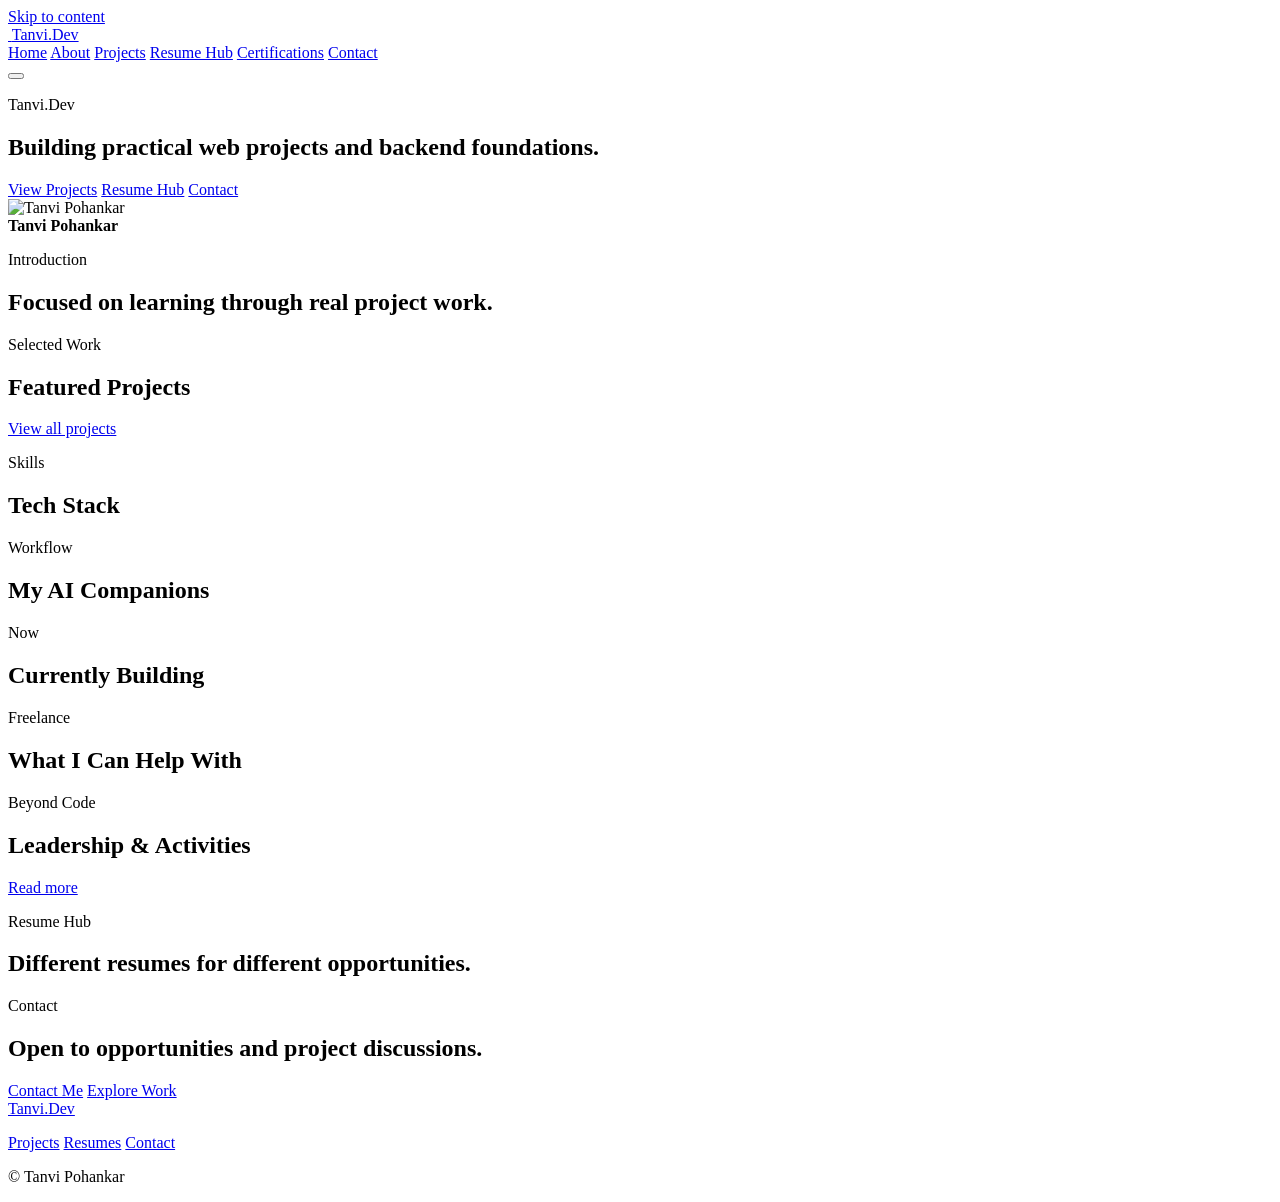
==== index.html @ ec19872c "Index layout is created, intial setup done" ====
<!DOCTYPE html>
<html lang="en">
<head>
  <meta charset="UTF-8">
  <meta name="viewport" content="width=device-width, initial-scale=1.0">

  <title>Tanvi.Dev | Tanvi Pohankar</title>
  <meta name="description" content="Tanvi.Dev is the personal developer brand of Tanvi Pohankar, showcasing projects, resumes, certifications, skills, and software development work.">
  <meta name="author" content="Tanvi Pohankar">
  <meta name="theme-color" content="#07110f">

  <meta property="og:title" content="Tanvi.Dev | Tanvi Pohankar">
  <meta property="og:description" content="Personal developer brand showcasing projects, resumes, certifications, and software development work.">
  <meta property="og:type" content="website">
  <meta property="og:image" content="./assets/images/logo/tanvi-dev-preview.png">

  <link rel="icon" type="image/png" href="./assets/images/logo/fevicon.png">
  <link rel="apple-touch-icon" href="./assets/images/logo/fevicon.png">

  <link rel="preconnect" href="https://fonts.googleapis.com">
  <link rel="preconnect" href="https://fonts.gstatic.com" crossorigin>
  <link href="https://fonts.googleapis.com/css2?family=Geist:wght@500;600;700;800&family=Inter:wght@400;500;600;700&display=swap" rel="stylesheet">
  <link rel="stylesheet" href="./css/style.css">
  <link rel="stylesheet" href="./css/responsive.css">
</head>

<body>
  <a href="#main-content" class="skip-link">Skip to content</a>

  <!-- Header -->
  <header class="site-header" id="site-header">
    <div class="container header-container">
      <a href="./index.html" class="brand" aria-label="Tanvi.Dev home">
        <img src="./assets/images/logo/tanvi-logo.png" alt="" class="brand-logo">
        <span>Tanvi.Dev</span>
      </a>

      <nav class="site-nav" id="site-nav" aria-label="Main navigation">
        <a href="./index.html" class="nav-link active">Home</a>
        <a href="./about.html" class="nav-link">About</a>
        <a href="./projects.html" class="nav-link">Projects</a>
        <a href="./resume.html" class="nav-link">Resume Hub</a>
        <a href="./certifications.html" class="nav-link">Certifications</a>
        <a href="./contact.html" class="nav-link">Contact</a>
      </nav>

      <button class="nav-toggle" id="nav-toggle" type="button" aria-label="Open navigation" aria-expanded="false" aria-controls="site-nav">
        <span></span>
        <span></span>
      </button>
    </div>
  </header>

  <main id="main-content">
    <!-- Hero -->
    <section class="hero section-padding">
      <div class="container hero-grid">
        <div class="hero-content">
          <p class="eyebrow">Tanvi.Dev</p>
          <h1 id="hero-title">Building practical web projects and backend foundations.</h1>
          <p class="hero-description" id="hero-description"></p>

          <div class="hero-actions" aria-label="Primary actions">
            <a href="./projects.html" class="btn btn-primary">View Projects</a>
            <a href="./resume.html" class="btn btn-secondary">Resume Hub</a>
            <a href="./contact.html" class="btn btn-ghost">Contact</a>
          </div>

          <div class="hero-links" id="hero-links" aria-label="Social links"></div>
        </div>

        <aside class="hero-visual" aria-label="Profile summary">
          <div class="profile-card">
            <div class="profile-image-wrap">
              <img src="./assets/images/logo/tanvi_anchor.png" alt="Tanvi Pohankar" class="profile-image">
            </div>

            <div class="profile-meta">
              <strong>Tanvi Pohankar</strong>
              <span id="profile-role"></span>
              <small id="profile-status"></small>
            </div>
          </div>
        </aside>
      </div>
    </section>

    <!-- Snapshot -->
    <section class="snapshot section-padding-sm">
      <div class="container">
        <div class="snapshot-grid" id="profile-snapshot"></div>
      </div>
    </section>

    <!-- Introduction -->
    <section class="section-padding section-muted">
      <div class="container section-grid">
        <div>
          <p class="eyebrow">Introduction</p>
          <h2>Focused on learning through real project work.</h2>
        </div>

        <div>
          <p class="section-text" id="quick-intro"></p>
          <div class="mini-tags" id="focus-tags"></div>
        </div>
      </div>
    </section>

    <!-- Featured Projects -->
    <section class="section-padding">
      <div class="container">
        <div class="section-header">
          <div>
            <p class="eyebrow">Selected Work</p>
            <h2>Featured Projects</h2>
          </div>
          <a href="./projects.html" class="text-link">View all projects</a>
        </div>

        <div class="card-grid featured-grid" id="featured-projects"></div>
      </div>
    </section>

    <!-- Tech Stack -->
    <section class="section-padding section-muted">
      <div class="container">
        <div class="section-header">
          <div>
            <p class="eyebrow">Skills</p>
            <h2>Tech Stack</h2>
          </div>
        </div>

        <div class="card-grid" id="tech-stack"></div>
      </div>
    </section>

    <!-- AI Companions -->
    <section class="section-padding">
      <div class="container">
        <div class="section-header">
          <div>
            <p class="eyebrow">Workflow</p>
            <h2>My AI Companions</h2>
          </div>
        </div>

        <div class="card-grid" id="ai-companions"></div>
      </div>
    </section>

    <!-- Currently Building -->
    <section class="section-padding section-muted">
      <div class="container section-grid">
        <div>
          <p class="eyebrow">Now</p>
          <h2>Currently Building</h2>
        </div>

        <div class="build-list" id="currently-building"></div>
      </div>
    </section>

    <!-- Services -->
    <section class="section-padding">
      <div class="container">
        <div class="section-header">
          <div>
            <p class="eyebrow">Freelance</p>
            <h2>What I Can Help With</h2>
          </div>
        </div>

        <div class="card-grid" id="services"></div>
      </div>
    </section>

    <!-- Leadership -->
    <section class="section-padding section-muted">
      <div class="container">
        <div class="section-header">
          <div>
            <p class="eyebrow">Beyond Code</p>
            <h2>Leadership & Activities</h2>
          </div>
          <a href="./about.html" class="text-link">Read more</a>
        </div>

        <div class="card-grid" id="leadership-preview"></div>
      </div>
    </section>

    <!-- Resume CTA -->
    <section class="section-padding">
      <div class="container">
        <div class="resume-strip">
          <div>
            <p class="eyebrow">Resume Hub</p>
            <h2>Different resumes for different opportunities.</h2>
          </div>

          <div class="resume-strip-actions" id="resume-preview-actions"></div>
        </div>
      </div>
    </section>

    <!-- Contact CTA -->
    <section class="section-padding section-muted">
      <div class="container">
        <div class="cta-panel">
          <div>
            <p class="eyebrow">Contact</p>
            <h2>Open to opportunities and project discussions.</h2>
            <p id="contact-preview"></p>
          </div>

          <div class="cta-actions">
            <a href="./contact.html" class="btn btn-primary">Contact Me</a>
            <a href="./projects.html" class="btn btn-secondary">Explore Work</a>
          </div>
        </div>
      </div>
    </section>
  </main>

  <!-- Footer -->
  <footer class="site-footer">
    <div class="container footer-container">
      <div>
        <a href="./index.html" class="footer-brand">Tanvi.Dev</a>
        <p id="footer-meta"></p>
      </div>

      <div class="footer-links">
        <a href="./projects.html">Projects</a>
        <a href="./resume.html">Resumes</a>
        <a href="./contact.html">Contact</a>
      </div>

      <p>© <span id="current-year"></span> Tanvi Pohankar</p>
    </div>
  </footer>

  <script src="./js/data.js"></script>
  <script src="./js/app.js"></script>
</body>
</html>
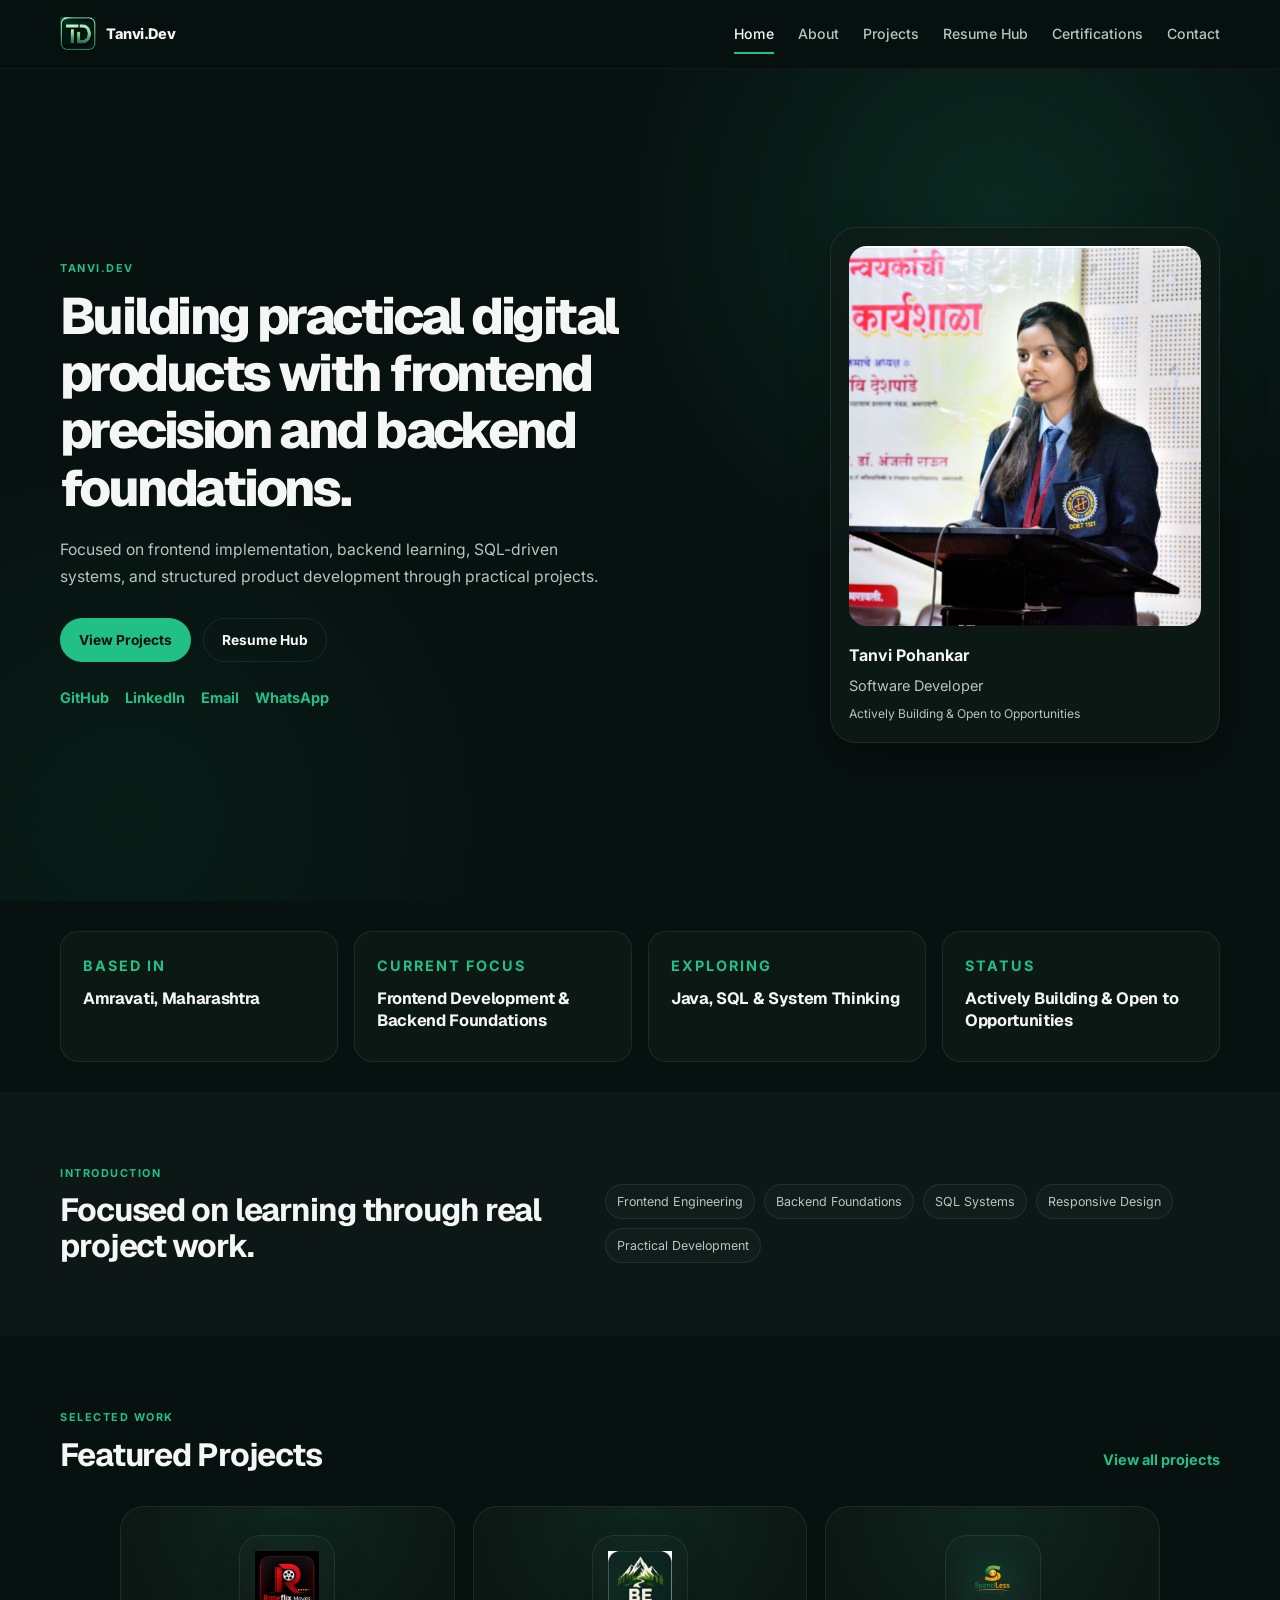
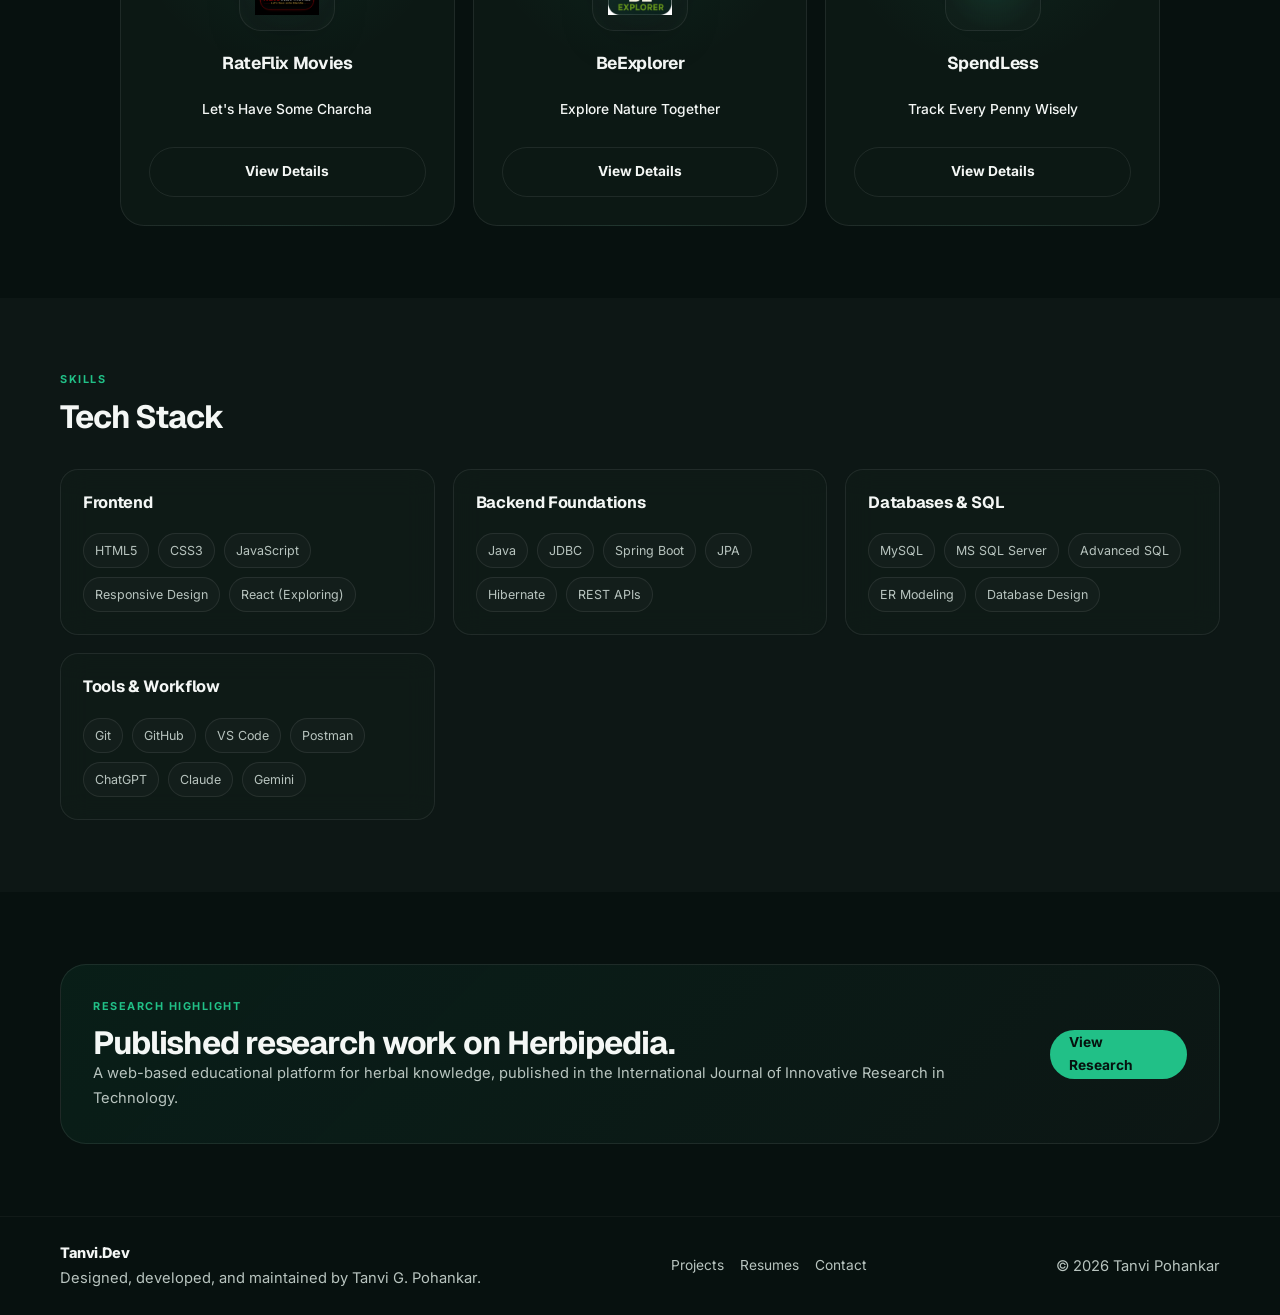
==== commit e12b9431: "The entire structure is now ready. Heading towards final refinements" ====
--- a/index.html
+++ b/index.html
@@ -12,14 +12,15 @@
   <meta property="og:title" content="Tanvi.Dev | Tanvi Pohankar">
   <meta property="og:description" content="Personal developer brand showcasing projects, resumes, certifications, and software development work.">
   <meta property="og:type" content="website">
-  <meta property="og:image" content="./assets/images/logo/tanvi-dev-preview.png">
+  <meta property="og:image" content="./assets/images/logo/tanvi-logo.png">
 
-  <link rel="icon" type="image/png" href="./assets/images/logo/fevicon.png">
-  <link rel="apple-touch-icon" href="./assets/images/logo/fevicon.png">
+  <link rel="icon" type="image/png" href="./assets/images/logo/tanvi-logo.png">
+  <link rel="apple-touch-icon" href="./assets/images/logo/tanvi-logo.png">
 
   <link rel="preconnect" href="https://fonts.googleapis.com">
   <link rel="preconnect" href="https://fonts.gstatic.com" crossorigin>
   <link href="https://fonts.googleapis.com/css2?family=Geist:wght@500;600;700;800&family=Inter:wght@400;500;600;700&display=swap" rel="stylesheet">
+
   <link rel="stylesheet" href="./css/style.css">
   <link rel="stylesheet" href="./css/responsive.css">
 </head>
@@ -27,7 +28,6 @@
 <body>
   <a href="#main-content" class="skip-link">Skip to content</a>
 
-  <!-- Header -->
   <header class="site-header" id="site-header">
     <div class="container header-container">
       <a href="./index.html" class="brand" aria-label="Tanvi.Dev home">
@@ -52,18 +52,23 @@
   </header>
 
   <main id="main-content">
-    <!-- Hero -->
+
     <section class="hero section-padding">
       <div class="container hero-grid">
         <div class="hero-content">
           <p class="eyebrow">Tanvi.Dev</p>
-          <h1 id="hero-title">Building practical web projects and backend foundations.</h1>
-          <p class="hero-description" id="hero-description"></p>
+
+          <h1 id="hero-title">
+            Building practical digital products with frontend precision and backend foundations.
+          </h1>
+
+          <p class="hero-description" id="hero-description">
+            Focused on frontend implementation, backend learning, SQL-driven systems, and structured product development through practical projects.
+          </p>
 
           <div class="hero-actions" aria-label="Primary actions">
             <a href="./projects.html" class="btn btn-primary">View Projects</a>
             <a href="./resume.html" class="btn btn-secondary">Resume Hub</a>
-            <a href="./contact.html" class="btn btn-ghost">Contact</a>
           </div>
 
           <div class="hero-links" id="hero-links" aria-label="Social links"></div>
@@ -85,14 +90,12 @@
       </div>
     </section>
 
-    <!-- Snapshot -->
     <section class="snapshot section-padding-sm">
       <div class="container">
         <div class="snapshot-grid" id="profile-snapshot"></div>
       </div>
     </section>
 
-    <!-- Introduction -->
     <section class="section-padding section-muted">
       <div class="container section-grid">
         <div>
@@ -107,7 +110,6 @@
       </div>
     </section>
 
-    <!-- Featured Projects -->
     <section class="section-padding">
       <div class="container">
         <div class="section-header">
@@ -115,6 +117,7 @@
             <p class="eyebrow">Selected Work</p>
             <h2>Featured Projects</h2>
           </div>
+
           <a href="./projects.html" class="text-link">View all projects</a>
         </div>
 
@@ -122,7 +125,6 @@
       </div>
     </section>
 
-    <!-- Tech Stack -->
     <section class="section-padding section-muted">
       <div class="container">
         <div class="section-header">
@@ -136,95 +138,26 @@
       </div>
     </section>
 
-    <!-- AI Companions -->
     <section class="section-padding">
       <div class="container">
-        <div class="section-header">
+        <div class="cta-panel">
           <div>
-            <p class="eyebrow">Workflow</p>
-            <h2>My AI Companions</h2>
-          </div>
-        </div>
-
-        <div class="card-grid" id="ai-companions"></div>
-      </div>
-    </section>
-
-    <!-- Currently Building -->
-    <section class="section-padding section-muted">
-      <div class="container section-grid">
-        <div>
-          <p class="eyebrow">Now</p>
-          <h2>Currently Building</h2>
-        </div>
-
-        <div class="build-list" id="currently-building"></div>
-      </div>
-    </section>
-
-    <!-- Services -->
-    <section class="section-padding">
-      <div class="container">
-        <div class="section-header">
-          <div>
-            <p class="eyebrow">Freelance</p>
-            <h2>What I Can Help With</h2>
-          </div>
-        </div>
-
-        <div class="card-grid" id="services"></div>
-      </div>
-    </section>
-
-    <!-- Leadership -->
-    <section class="section-padding section-muted">
-      <div class="container">
-        <div class="section-header">
-          <div>
-            <p class="eyebrow">Beyond Code</p>
-            <h2>Leadership & Activities</h2>
-          </div>
-          <a href="./about.html" class="text-link">Read more</a>
-        </div>
-
-        <div class="card-grid" id="leadership-preview"></div>
-      </div>
-    </section>
-
-    <!-- Resume CTA -->
-    <section class="section-padding">
-      <div class="container">
-        <div class="resume-strip">
-          <div>
-            <p class="eyebrow">Resume Hub</p>
-            <h2>Different resumes for different opportunities.</h2>
+            <p class="eyebrow">Research Highlight</p>
+            <h2>Published research work on Herbipedia.</h2>
+            <p>
+              A web-based educational platform for herbal knowledge, published in the International Journal of Innovative Research in Technology.
+            </p>
           </div>
 
-          <div class="resume-strip-actions" id="resume-preview-actions"></div>
+          <div class="cta-actions">
+            <a href="./about.html#research-section" class="btn btn-primary">View Research</a>
+          </div>
         </div>
       </div>
     </section>
 
-    <!-- Contact CTA -->
-    <section class="section-padding section-muted">
-      <div class="container">
-        <div class="cta-panel">
-          <div>
-            <p class="eyebrow">Contact</p>
-            <h2>Open to opportunities and project discussions.</h2>
-            <p id="contact-preview"></p>
-          </div>
-
-          <div class="cta-actions">
-            <a href="./contact.html" class="btn btn-primary">Contact Me</a>
-            <a href="./projects.html" class="btn btn-secondary">Explore Work</a>
-          </div>
-        </div>
-      </div>
-    </section>
   </main>
 
-  <!-- Footer -->
   <footer class="site-footer">
     <div class="container footer-container">
       <div>
--- a/css/style.css
+++ b/css/style.css
@@ -0,0 +1,1592 @@
+/* ================================
+   Tanvi.Dev - Global Styles
+================================ */
+
+:root {
+  --bg-primary: #07110f;
+  --bg-secondary: #0d1715;
+  --bg-card: rgba(16, 27, 24, 0.74);
+
+  --text-primary: #f4f7f5;
+  --text-secondary: #b8c4bf;
+  --text-muted: #7f8d87;
+
+  --accent: #21c087;
+  --accent-hover: #1ba572;
+
+  --border: rgba(255, 255, 255, 0.08);
+  --border-soft: rgba(255, 255, 255, 0.04);
+
+  --shadow: 0 18px 45px rgba(0, 0, 0, 0.28);
+
+  --radius-sm: 10px;
+  --radius-md: 18px;
+  --radius-lg: 26px;
+
+  --container: 1160px;
+  --transition: 0.25s ease;
+}
+
+/* ================================
+   Reset
+================================ */
+
+*,
+*::before,
+*::after {
+  margin: 0;
+  padding: 0;
+  box-sizing: border-box;
+}
+
+/* ================================
+   Base
+================================ */
+
+html {
+  scroll-behavior: smooth;
+}
+
+body {
+  font-family: "Inter", sans-serif;
+  background: var(--bg-primary);
+  color: var(--text-primary);
+  font-size: 14.5px;
+  line-height: 1.7;
+  overflow-x: hidden;
+}
+
+img {
+  display: block;
+  max-width: 100%;
+}
+
+a {
+  color: inherit;
+  text-decoration: none;
+}
+
+button,
+input,
+textarea {
+  font: inherit;
+}
+
+/* ================================
+   Layout
+================================ */
+
+.container {
+  width: min(92%, var(--container));
+  margin-inline: auto;
+}
+
+.section-padding {
+  padding: 72px 0;
+}
+
+.section-padding-sm {
+  padding: 30px 0;
+}
+
+.section-muted {
+  background: var(--bg-secondary);
+}
+
+.section-grid {
+  display: grid;
+  grid-template-columns: 0.9fr 1.1fr;
+  gap: 42px;
+  align-items: start;
+}
+
+.card-grid {
+  display: grid;
+  grid-template-columns: repeat(3, 1fr);
+  gap: 18px;
+}
+
+.section-header {
+  display: flex;
+  justify-content: space-between;
+  align-items: flex-end;
+  gap: 22px;
+  margin-bottom: 34px;
+}
+
+/* ================================
+   Typography
+================================ */
+
+h1,
+h2,
+h3,
+h4 {
+  font-family: "Geist", sans-serif;
+  line-height: 1.12;
+}
+
+h1 {
+  max-width: 760px;
+  font-size: clamp(2.15rem, 4vw, 3.75rem);
+  letter-spacing: -0.05em;
+  font-weight: 800;
+}
+
+h2 {
+  font-size: clamp(1.55rem, 2.5vw, 2.35rem);
+  letter-spacing: -0.035em;
+  font-weight: 700;
+}
+
+h3 {
+  font-size: 1.02rem;
+  line-height: 1.3;
+  letter-spacing: -0.02em;
+  font-weight: 700;
+}
+
+p {
+  color: var(--text-secondary);
+  font-size: 0.92rem;
+}
+
+.eyebrow {
+  margin-bottom: 10px;
+  color: var(--accent);
+  font-size: 0.68rem;
+  font-weight: 700;
+  letter-spacing: 0.14em;
+  text-transform: uppercase;
+}
+
+.section-text {
+  max-width: 680px;
+  font-size: 0.94rem;
+}
+
+/* ================================
+   Header
+================================ */
+
+.site-header {
+  position: sticky;
+  top: 0;
+  z-index: 1000;
+  background: rgba(7, 17, 15, 0.78);
+  border-bottom: 1px solid var(--border-soft);
+  backdrop-filter: blur(18px);
+}
+
+.header-container {
+  height: 68px;
+  display: flex;
+  justify-content: space-between;
+  align-items: center;
+}
+
+.brand,
+.footer-brand {
+  display: flex;
+  align-items: center;
+  gap: 10px;
+  font-weight: 800;
+  letter-spacing: -0.03em;
+}
+
+.brand-logo {
+  width: 36px;
+  height: 36px;
+  object-fit: contain;
+}
+
+.site-nav {
+  display: flex;
+  align-items: center;
+  gap: 24px;
+}
+
+.nav-link {
+  position: relative;
+  color: var(--text-secondary);
+  font-size: 0.88rem;
+  font-weight: 500;
+  transition: var(--transition);
+}
+
+.nav-link:hover,
+.nav-link.active {
+  color: var(--text-primary);
+}
+
+.nav-link::after {
+  content: "";
+  position: absolute;
+  left: 0;
+  bottom: -8px;
+  width: 100%;
+  height: 2px;
+  background: var(--accent);
+  transform: scaleX(0);
+  transform-origin: left;
+  transition: var(--transition);
+}
+
+.nav-link:hover::after,
+.nav-link.active::after {
+  transform: scaleX(1);
+}
+
+.nav-toggle {
+  display: none;
+  flex-direction: column;
+  gap: 5px;
+  background: transparent;
+  border: 0;
+  cursor: pointer;
+}
+
+.nav-toggle span {
+  width: 24px;
+  height: 2px;
+  background: var(--text-primary);
+  border-radius: 999px;
+}
+
+/* ================================
+   Hero
+================================ */
+
+.hero {
+  position: relative;
+  min-height: calc(100vh - 68px);
+  display: flex;
+  align-items: center;
+  overflow: hidden;
+}
+
+.hero::before {
+  content: "";
+  position: absolute;
+  inset: 0;
+  background:
+    radial-gradient(circle at 78% 18%, rgba(33, 192, 135, 0.14), transparent 32%),
+    radial-gradient(circle at 10% 90%, rgba(33, 192, 135, 0.07), transparent 28%);
+  pointer-events: none;
+}
+
+.hero-grid {
+  position: relative;
+  display: grid;
+  grid-template-columns: 1.05fr 0.95fr;
+  gap: 54px;
+  align-items: center;
+}
+
+.hero-content {
+  max-width: 740px;
+}
+
+.hero-description {
+  max-width: 560px;
+  margin-top: 20px;
+  font-size: 0.98rem;
+}
+
+.hero-actions {
+  display: flex;
+  flex-wrap: wrap;
+  gap: 12px;
+  margin-top: 28px;
+}
+
+.hero-links {
+  display: flex;
+  align-items: center;
+  gap: 16px;
+  margin-top: 24px;
+}
+
+/* ================================
+   Buttons
+================================ */
+
+.btn {
+  min-height: 44px;
+  display: inline-flex;
+  align-items: center;
+  justify-content: center;
+  padding: 0 18px;
+  border: 1px solid transparent;
+  border-radius: 999px;
+  font-size: 0.86rem;
+  font-weight: 700;
+  transition: var(--transition);
+}
+
+.btn-primary {
+  background: var(--accent);
+  color: #06110e;
+}
+
+.btn-primary:hover {
+  background: var(--accent-hover);
+  transform: translateY(-2px);
+}
+
+.btn-secondary,
+.btn-ghost {
+  background: transparent;
+  border-color: var(--border);
+  color: var(--text-primary);
+}
+
+.btn-secondary:hover,
+.btn-ghost:hover {
+  border-color: var(--accent);
+  color: var(--accent);
+}
+
+/* ================================
+   Profile Card
+================================ */
+
+.hero-visual {
+  display: flex;
+  justify-content: flex-end;
+}
+
+.profile-card {
+  width: min(100%, 390px);
+  padding: 18px;
+  background: var(--bg-card);
+  border: 1px solid var(--border);
+  border-radius: var(--radius-lg);
+  box-shadow: var(--shadow);
+  backdrop-filter: blur(14px);
+}
+
+.profile-image-wrap {
+  overflow: hidden;
+  border-radius: var(--radius-md);
+  background: rgba(255, 255, 255, 0.03);
+}
+
+.profile-image {
+  width: 100%;
+  aspect-ratio: 1 / 1.08;
+  object-fit: cover;
+}
+
+.profile-meta {
+  display: flex;
+  flex-direction: column;
+  gap: 5px;
+  margin-top: 16px;
+}
+
+.profile-meta strong {
+  font-size: 1rem;
+}
+
+.profile-meta span,
+.profile-meta small {
+  color: var(--text-secondary);
+}
+
+/* ================================
+   Cards and Tags
+================================ */
+
+.snapshot-grid {
+  display: grid;
+  grid-template-columns: repeat(4, 1fr);
+  gap: 16px;
+}
+
+.card {
+  padding: 22px;
+  background: var(--bg-card);
+  border: 1px solid var(--border);
+  border-radius: var(--radius-md);
+  backdrop-filter: blur(14px);
+  transition: var(--transition);
+}
+
+.card:hover {
+  transform: translateY(-4px);
+  border-color: rgba(33, 192, 135, 0.32);
+}
+
+.card h3 {
+  margin-bottom: 8px;
+}
+
+.card p {
+  font-size: 0.9rem;
+}
+
+.mini-tags {
+  display: flex;
+  flex-wrap: wrap;
+  gap: 9px;
+  margin-top: 20px;
+}
+
+.tag {
+  padding: 6px 11px;
+  background: rgba(255, 255, 255, 0.025);
+  border: 1px solid var(--border);
+  border-radius: 999px;
+  color: var(--text-secondary);
+  font-size: 0.78rem;
+}
+
+.build-list {
+  display: grid;
+  gap: 14px;
+}
+
+/* ================================
+   CTA and Resume Blocks
+================================ */
+
+.cta-panel,
+.resume-strip {
+  display: flex;
+  justify-content: space-between;
+  align-items: center;
+  gap: 28px;
+  padding: 32px;
+  background: linear-gradient(135deg, rgba(33, 192, 135, 0.08), rgba(255, 255, 255, 0.025));
+  border: 1px solid var(--border);
+  border-radius: var(--radius-lg);
+}
+
+.cta-actions,
+.resume-strip-actions {
+  display: flex;
+  flex-wrap: wrap;
+  gap: 12px;
+}
+
+.text-link {
+  color: var(--accent);
+  font-weight: 700;
+  transition: var(--transition);
+}
+
+.text-link:hover {
+  opacity: 0.75;
+}
+
+/* ================================
+   Page Hero
+================================ */
+
+.page-hero {
+  background:
+    radial-gradient(circle at top right, rgba(33, 192, 135, 0.12), transparent 32%),
+    var(--bg-primary);
+}
+
+.page-description {
+  max-width: 680px;
+  margin-top: 20px;
+  font-size: 0.98rem;
+}
+
+/* ================================
+   About Page
+================================ */
+
+.text-stack {
+  display: grid;
+  gap: 16px;
+}
+
+/* ================================
+   Education
+================================ */
+
+.education-card {
+  padding: 30px;
+}
+
+.education-layout {
+  display: grid;
+  grid-template-columns: 1fr 1fr;
+  gap: 26px;
+  align-items: stretch;
+}
+
+.education-primary {
+  display: grid;
+  gap: 18px;
+  padding: 26px;
+  border: 1px solid var(--border);
+  border-radius: var(--radius-md);
+  background: rgba(255, 255, 255, 0.02);
+}
+
+.education-primary h3 {
+  font-size: clamp(1.55rem, 2.5vw, 2.1rem);
+  line-height: 1.15;
+}
+
+.education-branch {
+  color: var(--text-primary);
+  font-size: 1rem;
+  font-weight: 600;
+}
+
+.education-college,
+.education-location {
+  color: var(--text-secondary);
+  font-size: 0.9rem;
+  line-height: 1.7;
+}
+
+.education-secondary {
+  display: grid;
+  grid-template-columns: 1fr 1fr;
+  gap: 16px;
+}
+
+.education-item {
+  display: flex;
+  flex-direction: column;
+  justify-content: center;
+  min-height: 145px;
+  padding: 22px;
+  border: 1px solid var(--border);
+  border-radius: var(--radius-md);
+  background: rgba(255, 255, 255, 0.02);
+  transition: var(--transition);
+}
+
+.education-item:hover {
+  border-color: rgba(33, 192, 135, 0.4);
+  transform: translateY(-4px);
+}
+
+.education-item span {
+  display: inline-block;
+  margin-bottom: 10px;
+  color: var(--accent);
+  font-size: 0.72rem;
+  font-weight: 700;
+  letter-spacing: 0.08em;
+  text-transform: uppercase;
+}
+
+.education-item p {
+  color: var(--text-primary);
+  font-size: 0.94rem;
+  font-weight: 600;
+  line-height: 1.6;
+}
+
+/* ================================
+   Research
+================================ */
+
+#research-section {
+  display: grid;
+  grid-template-columns: repeat(2, minmax(0, 2fr));
+  gap: 24px;
+  align-items: stretch;
+}
+
+#research-section .card {
+  height: 110%;
+   padding: 34px;
+}
+
+.research-contribution ul {
+  display: grid;
+  gap: 12px;
+  padding-left: 18px;
+  margin-top: 14px;
+}
+
+.research-contribution li {
+  color: var(--text-secondary);
+  line-height: 1.9;
+  font-size: 1.10 rem;
+}
+#research-section .card h3 {
+  margin-top: 18px;
+}
+
+#research-section .card p {
+  margin-top: 18px;
+  line-height: 1.9;
+}
+
+#research-section .mini-tags {
+  margin-top: 28px;
+}
+
+#research-section .text-link {
+  display: inline-block;
+  margin-top: 22px;
+}
+
+/* ================================
+   Contact Page
+================================ */
+
+.contact-layout {
+  display: grid;
+  grid-template-columns: 1fr 1fr;
+  gap: 24px;
+  align-items: stretch;
+}
+
+.contact-card-primary,
+.contact-form-card {
+  display: grid;
+  gap: 20px;
+  padding: 30px;
+}
+
+.contact-description {
+  max-width: 620px;
+}
+
+.contact-links {
+  display: grid;
+  gap: 14px;
+}
+
+.contact-link-card {
+  display: grid;
+  grid-template-columns: auto 1fr;
+  gap: 14px;
+  align-items: center;
+  padding: 18px;
+  border: 1px solid var(--border);
+  border-radius: var(--radius-md);
+  background: rgba(255, 255, 255, 0.02);
+  transition: var(--transition);
+}
+
+.contact-link-card:hover {
+  border-color: rgba(33, 192, 135, 0.45);
+  transform: translateY(-4px);
+}
+
+.contact-link-icon {
+  width: 42px;
+  height: 42px;
+  display: grid;
+  place-items: center;
+  border: 1px solid var(--border);
+  border-radius: 50%;
+  color: var(--accent);
+}
+
+.contact-link-icon svg {
+  width: 20px;
+  height: 20px;
+  fill: none;
+  stroke: currentColor;
+  stroke-width: 1.8;
+  stroke-linecap: round;
+  stroke-linejoin: round;
+}
+
+.contact-link-card span,
+.contact-mini-card span {
+  display: inline-block;
+  margin-bottom: 6px;
+  color: var(--accent);
+  font-size: 0.72rem;
+  font-weight: 700;
+  letter-spacing: 0.08em;
+  text-transform: uppercase;
+}
+
+.contact-link-card p,
+.contact-mini-card p {
+  color: var(--text-primary);
+  font-weight: 600;
+  line-height: 1.6;
+}
+
+.contact-info-grid {
+  margin-top: 24px;
+}
+
+.contact-side-grid {
+  display: grid;
+  grid-template-columns: repeat(4, 1fr);
+  gap: 16px;
+}
+
+.contact-mini-card {
+  min-height: 145px;
+  display: flex;
+  flex-direction: column;
+  justify-content: center;
+  padding: 22px;
+}
+
+.contact-form {
+  display: grid;
+  gap: 16px;
+}
+
+.form-group {
+  display: grid;
+  gap: 8px;
+}
+
+.form-group label {
+  color: var(--text-primary);
+  font-weight: 600;
+}
+
+.form-group input,
+.form-group textarea {
+  width: 100%;
+  padding: 12px 14px;
+  border: 1px solid var(--border);
+  border-radius: var(--radius-sm);
+  background: rgba(255, 255, 255, 0.025);
+  color: var(--text-primary);
+  outline: none;
+  transition: var(--transition);
+  resize: vertical;
+}
+
+.form-group input:focus,
+.form-group textarea:focus {
+  border-color: var(--accent);
+}
+
+.form-group input::placeholder,
+.form-group textarea::placeholder {
+  color: var(--text-muted);
+}
+
+#submit-btn:disabled {
+  opacity: 0.7;
+  cursor: not-allowed;
+}
+
+.form-status {
+  min-height: 22px;
+  font-size: 0.88rem;
+}
+
+.form-status.success {
+  color: var(--accent);
+}
+
+.form-status.error {
+  color: #ff7b7b;
+}
+
+/* ================================
+   Project Controls
+================================ */
+
+.project-controls {
+  width: min(100%, 1120px);
+  display: flex;
+  justify-content: space-between;
+  gap: 18px;
+  margin: 0 auto 34px;
+}
+
+#project-search {
+  width: min(100%, 320px);
+  min-height: 42px;
+  padding: 0 16px;
+  background: var(--bg-card);
+  border: 1px solid var(--border);
+  border-radius: 999px;
+  color: var(--text-primary);
+  outline: none;
+  font-size: 0.84rem;
+}
+
+#project-search:focus {
+  border-color: var(--accent);
+}
+
+.filter-group {
+  display: flex;
+  flex-wrap: wrap;
+  gap: 8px;
+}
+
+.filter-btn {
+  min-height: 38px;
+  padding: 0 14px;
+  background: transparent;
+  border: 1px solid var(--border);
+  border-radius: 999px;
+  color: var(--text-secondary);
+  font-size: 0.8rem;
+  cursor: pointer;
+  transition: var(--transition);
+}
+
+.filter-btn:hover,
+.filter-btn.active {
+  background: var(--accent);
+  border-color: var(--accent);
+  color: #06110e;
+}
+
+.empty-state {
+  grid-column: 1 / -1;
+  padding: 24px;
+  border: 1px solid var(--border);
+  border-radius: var(--radius-md);
+  text-align: center;
+}
+
+/* ================================
+   Project Grid
+================================ */
+
+#projects-grid {
+  width: min(100%, 1120px);
+  display: grid;
+  grid-template-columns: repeat(2, minmax(0, 1fr));
+  gap: 24px;
+  margin-inline: auto;
+}
+
+.featured-grid {
+  width: min(100%, 1040px);
+  display: grid;
+  grid-template-columns: repeat(3, minmax(0, 1fr));
+  gap: 18px;
+  margin-inline: auto;
+}
+
+/* ================================
+   Project Card
+================================ */
+
+.project-card {
+  min-height: 580px;
+  display: flex;
+  flex-direction: column;
+  overflow: hidden;
+  padding: 0;
+  border-radius: 28px;
+  background:
+    radial-gradient(circle at top, rgba(33, 192, 135, 0.08), transparent 45%),
+    var(--bg-card);
+}
+
+.project-logo-area {
+  position: absolute;
+  top: 28px;
+  right: 28px;
+
+  width: 120px;
+  height: 120px;
+
+  display: flex;
+  align-items: center;
+  justify-content: center;
+
+  border-radius: 24px;
+
+  background:
+    radial-gradient(circle at center, rgba(33, 192, 135, 0.12), transparent 70%),
+    rgba(255, 255, 255, 0.02);
+
+  border: 1px solid var(--border);
+}
+
+.project-logo {
+  width: 82px;
+  height: 82px;
+
+  object-fit: contain;
+
+  filter: drop-shadow(0 12px 22px rgba(0, 0, 0, 0.3));
+
+  transition: transform 0.35s ease;
+}
+
+.project-card:hover .project-logo {
+  transform: scale(1.05);
+}
+
+.project-content {
+  flex: 1;
+
+  display: flex;
+  flex-direction: column;
+
+  gap: 18px;
+
+  padding: 34px;
+
+  padding-right: 170px;
+}
+
+.project-content h3 {
+  color: var(--text-primary);
+  font-size: 1.7rem;
+  line-height: 1.18;
+}
+
+.project-tagline {
+  color: var(--accent);
+  font-size: 0.98rem;
+  font-weight: 500;
+  font-style: italic;
+}
+
+.project-description {
+  color: var(--text-secondary);
+  font-size: 0.96rem;
+  line-height: 1.7;
+}
+
+.project-topline {
+  display: flex;
+  flex-wrap: wrap;
+  gap: 10px;
+}
+
+.project-status,
+.project-category {
+  display: inline-flex;
+  align-items: center;
+  width: fit-content;
+  min-height: 34px;
+  padding: 0 14px;
+  border-radius: 999px;
+  font-size: 0.76rem;
+  font-weight: 700;
+}
+
+.project-status {
+  background: rgba(33, 192, 135, 0.12);
+  border: 1px solid rgba(33, 192, 135, 0.38);
+  color: var(--accent);
+}
+
+.project-category {
+  border: 1px solid var(--border);
+  color: var(--text-secondary);
+}
+
+.project-stack {
+  display: flex;
+  flex-wrap: wrap;
+  gap: 9px;
+}
+
+.project-stack span {
+  padding: 7px 12px;
+  border: 1px solid var(--border);
+  border-radius: 999px;
+  background: rgba(255, 255, 255, 0.025);
+  color: var(--text-secondary);
+  font-size: 0.78rem;
+}
+
+.project-future {
+  display: grid;
+  gap: 10px;
+  margin-top: 2px;
+  padding-top: 16px;
+  border-top: 1px solid var(--border);
+}
+
+.project-mini-title {
+  color: var(--accent);
+  font-size: 0.7rem;
+  font-weight: 700;
+  letter-spacing: 0.1em;
+  text-transform: uppercase;
+}
+
+.project-actions {
+  margin-top: auto;
+}
+
+.project-actions-split {
+  display: grid;
+  grid-template-columns: 1fr 1fr;
+  gap: 12px;
+  padding-top: 8px;
+}
+.project-card {
+  position: relative;
+
+  min-height: 520px;
+
+  display: flex;
+  flex-direction: column;
+
+  overflow: hidden;
+
+  padding: 0;
+
+  border-radius: 34px;
+}
+
+/* Featured cards */
+.featured-project-card {
+  min-height: 350px;
+  border-radius: 24px;
+}
+
+.featured-project-card .project-logo-area {
+  height: 180px;
+  padding: 26px;
+}
+
+.featured-project-card .project-logo {
+  width: min(68%, 150px);
+  height: min(68%, 150px);
+}
+
+.featured-project-card .project-content {
+  gap: 12px;
+  padding: 22px;
+  text-align: center;
+}
+
+.featured-project-card .project-content h3 {
+  font-size: 1.08rem;
+}
+
+.featured-project-card .project-tagline {
+  color: var(--text-primary);
+  font-size: 0.86rem;
+  font-style: normal;
+}
+
+.project-card .btn {
+  width: 100%;
+
+  min-height: 50px;
+}
+
+/* ================================
+   Footer
+================================ */
+
+.site-footer {
+  padding: 24px 0;
+  border-top: 1px solid var(--border-soft);
+}
+
+.footer-container {
+  display: flex;
+  justify-content: space-between;
+  align-items: center;
+  gap: 22px;
+}
+
+.footer-links {
+  display: flex;
+  gap: 16px;
+}
+
+.footer-links a {
+  color: var(--text-secondary);
+  font-size: 0.86rem;
+}
+
+/* ================================
+   Accessibility
+================================ */
+
+.skip-link {
+  position: absolute;
+  top: -100px;
+  left: 20px;
+  z-index: 2000;
+  padding: 10px 18px;
+  background: var(--accent);
+  color: #06110e;
+  border-radius: 999px;
+  font-weight: 700;
+  transition: var(--transition);
+}
+
+.skip-link:focus {
+  top: 20px;
+}
+
+/* ================================
+   Responsive
+================================ */
+
+@media (max-width: 1100px) {
+  #projects-grid {
+    grid-template-columns: 1fr;
+  }
+
+  .snapshot-grid,
+  .contact-side-grid {
+    grid-template-columns: repeat(2, 1fr);
+  }
+
+  .section-grid,
+  .hero-grid,
+  .education-layout,
+  .contact-layout {
+    grid-template-columns: 1fr;
+  }
+
+  .hero-visual {
+    justify-content: flex-start;
+  }
+}
+
+@media (max-width: 992px) {
+  #research-section {
+    grid-template-columns: 1fr;
+  }
+}
+
+@media (max-width: 900px) {
+  .featured-grid,
+  .card-grid,
+  .education-secondary {
+    grid-template-columns: 1fr;
+  }
+
+  .education-card,
+  .education-primary,
+  .contact-card-primary,
+  .contact-form-card {
+    padding: 22px;
+  }
+
+  .education-item {
+    min-height: auto;
+  }
+}
+
+@media (max-width: 760px) {
+  .site-nav {
+    position: fixed;
+    top: 68px;
+    left: 0;
+    width: 100%;
+    display: none;
+    flex-direction: column;
+    align-items: flex-start;
+    gap: 0;
+    padding: 18px 4%;
+    background: rgba(7, 17, 15, 0.96);
+    border-bottom: 1px solid var(--border);
+  }
+
+  .site-nav.active {
+    display: flex;
+  }
+
+  .nav-link {
+    width: 100%;
+    padding: 14px 0;
+  }
+
+  .nav-toggle {
+    display: flex;
+  }
+
+  .section-padding {
+    padding: 58px 0;
+  }
+
+  .hero {
+    min-height: auto;
+    padding: 70px 0;
+  }
+
+  .section-header,
+  .cta-panel,
+  .resume-strip,
+  .footer-container {
+    flex-direction: column;
+    align-items: flex-start;
+  }
+
+  .project-controls {
+    flex-direction: column;
+  }
+
+  #project-search {
+    width: 100%;
+  }
+
+  .project-actions-split {
+    grid-template-columns: 1fr;
+  }
+
+  .project-card {
+    min-height: auto;
+  }
+
+  .project-logo-area {
+    height: 220px;
+    padding: 28px;
+  }
+
+  .project-content {
+    padding: 22px;
+  }
+
+  .project-content h3 {
+    font-size: 1.2rem;
+  }
+
+  .snapshot-grid,
+  .contact-side-grid {
+    grid-template-columns: 1fr;
+  }
+}
+
+@media (max-width: 520px) {
+  .container {
+    width: min(92%, 100%);
+  }
+
+  h1 {
+    font-size: clamp(2rem, 12vw, 2.8rem);
+  }
+
+  h2 {
+    font-size: clamp(1.45rem, 8vw, 2rem);
+  }
+
+  .hero-actions,
+  .hero-links,
+  .cta-actions,
+  .resume-strip-actions {
+    flex-direction: column;
+    align-items: stretch;
+  }
+
+  .btn {
+    width: 100%;
+  }
+
+  .project-topline {
+    gap: 8px;
+  }
+
+  .project-status,
+  .project-category {
+    min-height: 32px;
+    font-size: 0.72rem;
+  }
+}
+/* ================================
+   Home Featured Projects Fix
+================================ */
+
+.featured-project-card {
+  min-height: 320px;
+  position: relative;
+  padding: 28px;
+  text-align: center;
+}
+
+.featured-project-card .project-logo-area {
+  position: static;
+  width: 96px;
+  height: 96px;
+  margin: 0 auto 22px;
+  padding: 14px;
+  border-radius: 22px;
+}
+
+.featured-project-card .project-logo {
+  width: 64px;
+  height: 64px;
+}
+
+.featured-project-card .project-content {
+  padding: 0;
+  padding-right: 0;
+  gap: 16px;
+}
+
+.featured-project-card .btn {
+  margin-top: 10px;
+}
+/* ================================
+   Resume Hub
+================================ */
+
+.resume-grid {
+  width: min(100%, 1040px);
+  display: grid;
+  grid-template-columns: repeat(2, minmax(0, 1fr));
+  gap: 28px;
+  margin-inline: auto;
+}
+
+.resume-card {
+  min-height: 340px;
+  display: grid;
+  grid-template-columns: 90px 1fr;
+  align-items: start;
+  gap: 34px;
+  padding: 42px;
+  border-radius: 34px;
+}
+
+.resume-icon {
+  width: 82px;
+  height: 82px;
+  display: grid;
+  place-items: center;
+  margin-top: 4px;
+  border: 1px solid var(--border);
+  border-radius: 24px;
+  background:
+    radial-gradient(circle at center, rgba(33, 192, 135, 0.14), transparent 70%),
+    rgba(255, 255, 255, 0.025);
+}
+
+.resume-icon span {
+  color: var(--accent);
+  font-size: 0.9rem;
+  font-weight: 800;
+  letter-spacing: 0.08em;
+}
+
+.resume-content {
+  display: flex;
+  flex-direction: column;
+  gap: 20px;
+  min-height: 100%;
+}
+
+.resume-topline {
+  display: flex;
+  flex-wrap: wrap;
+  align-items: center;
+  gap: 12px;
+  margin-bottom: 2px;
+}
+
+.resume-status,
+.resume-ats {
+  min-height: 34px;
+  display: inline-flex;
+  align-items: center;
+  width: fit-content;
+  padding: 0 14px;
+  border-radius: 999px;
+  font-size: 0.76rem;
+  font-weight: 700;
+}
+
+.resume-status {
+  background: rgba(33, 192, 135, 0.12);
+  border: 1px solid rgba(33, 192, 135, 0.32);
+  color: var(--accent);
+}
+
+.resume-ats {
+  border: 1px solid var(--border);
+  color: var(--text-secondary);
+}
+
+.resume-card h3 {
+  font-size: 1.72rem;
+  line-height: 1.18;
+  letter-spacing: -0.02em;
+}
+.resume-focus {
+  display: flex;
+
+  flex-wrap: wrap;
+
+  gap: 10px;
+
+  margin-top: -2px;
+}
+
+.resume-focus span {
+  min-height: 38px;
+
+  display: inline-flex;
+
+  align-items: center;
+
+  justify-content: center;
+
+  padding: 0 14px;
+
+  border-radius: 999px;
+
+  background: rgba(33, 192, 135, 0.1);
+
+  border: 1px solid rgba(33, 192, 135, 0.24);
+
+  color: var(--accent);
+
+  font-size: 0.82rem;
+
+  font-weight: 600;
+
+  line-height: 1;
+}
+
+.resume-description {
+  max-width: 92%;
+  color: var(--text-secondary);
+  font-size: 0.98rem;
+  line-height: 1.9;
+}
+
+.resume-card .btn {
+  width: fit-content;
+  min-height: 50px;
+  margin-top: auto;
+  padding-inline: 24px;
+}
+
+/* Responsive */
+@media (max-width: 900px) {
+  .resume-grid {
+    grid-template-columns: 1fr;
+  }
+
+  .resume-card {
+    grid-template-columns: 1fr;
+    gap: 24px;
+    padding: 32px;
+  }
+
+  .resume-description {
+    max-width: 100%;
+  }
+}
+
+@media (max-width: 560px) {
+  .resume-card {
+    padding: 26px;
+  }
+
+  .resume-card h3 {
+    font-size: 1.45rem;
+  }
+
+  .resume-card .btn {
+    width: 100%;
+  }
+}
+/* ================================
+   Certifications
+================================ */
+
+.certification-grid {
+  width: min(100%, 1180px);
+  display: grid;
+  grid-template-columns: repeat(3, minmax(0, 1fr));
+  gap: 24px;
+  margin-inline: auto;
+}
+
+.certification-card {
+  display: flex;
+  flex-direction: column;
+  overflow: hidden;
+  padding: 0;
+  border-radius: 26px;
+}
+
+.certification-image-wrap {
+  height: 190px;
+  overflow: hidden;
+  border-bottom: 1px solid var(--border);
+  background: rgba(255, 255, 255, 0.02);
+}
+
+.certification-image {
+  width: 100%;
+  height: 100%;
+  object-fit: cover;
+  object-position: center;
+}
+
+.certification-content {
+  flex: 1;
+  display: flex;
+  flex-direction: column;
+  gap: 14px;
+  padding: 22px;
+}
+
+.certification-topline {
+  display: flex;
+  flex-wrap: wrap;
+  gap: 8px;
+}
+
+.certification-category,
+.certification-issuer {
+  min-height: 30px;
+  display: inline-flex;
+  align-items: center;
+  width: fit-content;
+  padding: 0 12px;
+  border-radius: 999px;
+  font-size: 0.7rem;
+  font-weight: 700;
+}
+
+.certification-category {
+  background: rgba(33, 192, 135, 0.12);
+  border: 1px solid rgba(33, 192, 135, 0.3);
+  color: var(--accent);
+}
+
+.certification-issuer {
+  border: 1px solid var(--border);
+  color: var(--text-secondary);
+}
+
+.certification-card h3 {
+  font-size: 1.08rem;
+  line-height: 1.35;
+}
+
+.certification-description {
+  color: var(--text-secondary);
+  font-size: 0.88rem;
+  line-height: 1.75;
+}
+
+.certification-card .btn {
+  width: fit-content;
+  min-height: 38px;
+  margin-top: auto;
+  padding-inline: 16px;
+  font-size: 0.78rem;
+}
+
+@media (max-width: 1100px) {
+  .certification-grid {
+    grid-template-columns: repeat(2, minmax(0, 1fr));
+  }
+}
+
+@media (max-width: 700px) {
+  .certification-grid {
+    grid-template-columns: 1fr;
+  }
+}
--- a/css/responsive.css
+++ b/css/responsive.css
@@ -0,0 +1,168 @@
+/* ================================
+   Large Screens
+================================ */
+
+@media (max-width: 1200px) {
+
+  .hero-grid,
+  .section-grid {
+    gap: 48px;
+  }
+
+  .card-grid {
+    grid-template-columns: repeat(2, 1fr);
+  }
+}
+
+/* ================================
+   Tablets
+================================ */
+
+@media (max-width: 992px) {
+
+  .section-padding {
+    padding: 82px 0;
+  }
+
+  .hero {
+    min-height: auto;
+    padding-top: 40px;
+  }
+
+  .hero-grid,
+  .section-grid {
+    grid-template-columns: 1fr;
+  }
+
+  .hero-visual {
+    justify-content: flex-start;
+  }
+
+  .profile-card {
+    max-width: 520px;
+  }
+
+  .snapshot-grid {
+    grid-template-columns: repeat(2, 1fr);
+  }
+
+  .cta-panel,
+  .resume-strip,
+  .footer-container,
+  .section-header {
+    flex-direction: column;
+    align-items: flex-start;
+  }
+
+  .cta-actions,
+  .resume-strip-actions {
+    width: 100%;
+  }
+}
+
+/* ================================
+   Mobile Navigation
+================================ */
+
+@media (max-width: 768px) {
+
+  .site-nav {
+    position: absolute;
+    top: 76px;
+    left: 0;
+
+    width: 100%;
+
+    padding: 24px;
+
+    background: rgba(7, 17, 15, 0.98);
+    border-bottom: 1px solid var(--border-soft);
+
+    flex-direction: column;
+    align-items: flex-start;
+    gap: 20px;
+
+    opacity: 0;
+    visibility: hidden;
+    pointer-events: none;
+
+    transition: var(--transition);
+  }
+
+  .site-nav.active {
+    opacity: 1;
+    visibility: visible;
+    pointer-events: auto;
+  }
+
+  .nav-toggle {
+    display: flex;
+  }
+}
+
+/* ================================
+   Mobile Layout
+================================ */
+
+@media (max-width: 640px) {
+
+  .container {
+    width: min(94%, var(--container));
+  }
+
+  .section-padding {
+    padding: 72px 0;
+  }
+
+  .section-padding-sm {
+    padding: 28px 0;
+  }
+
+  h1 {
+    font-size: clamp(2.5rem, 12vw, 4rem);
+  }
+
+  h2 {
+    font-size: clamp(1.8rem, 8vw, 2.5rem);
+  }
+
+  .hero-description,
+  .section-text {
+    font-size: 0.98rem;
+  }
+
+  .hero-actions,
+  .cta-actions,
+  .resume-strip-actions {
+    width: 100%;
+    flex-direction: column;
+  }
+
+  .btn {
+    width: 100%;
+  }
+
+  .card-grid,
+  .snapshot-grid {
+    grid-template-columns: 1fr;
+  }
+
+  .profile-card {
+    padding: 18px;
+  }
+
+  .cta-panel,
+  .resume-strip,
+  .card {
+    padding: 24px;
+  }
+
+  .footer-container {
+    text-align: center;
+  }
+
+  .footer-links {
+    flex-wrap: wrap;
+    justify-content: center;
+  }
+}
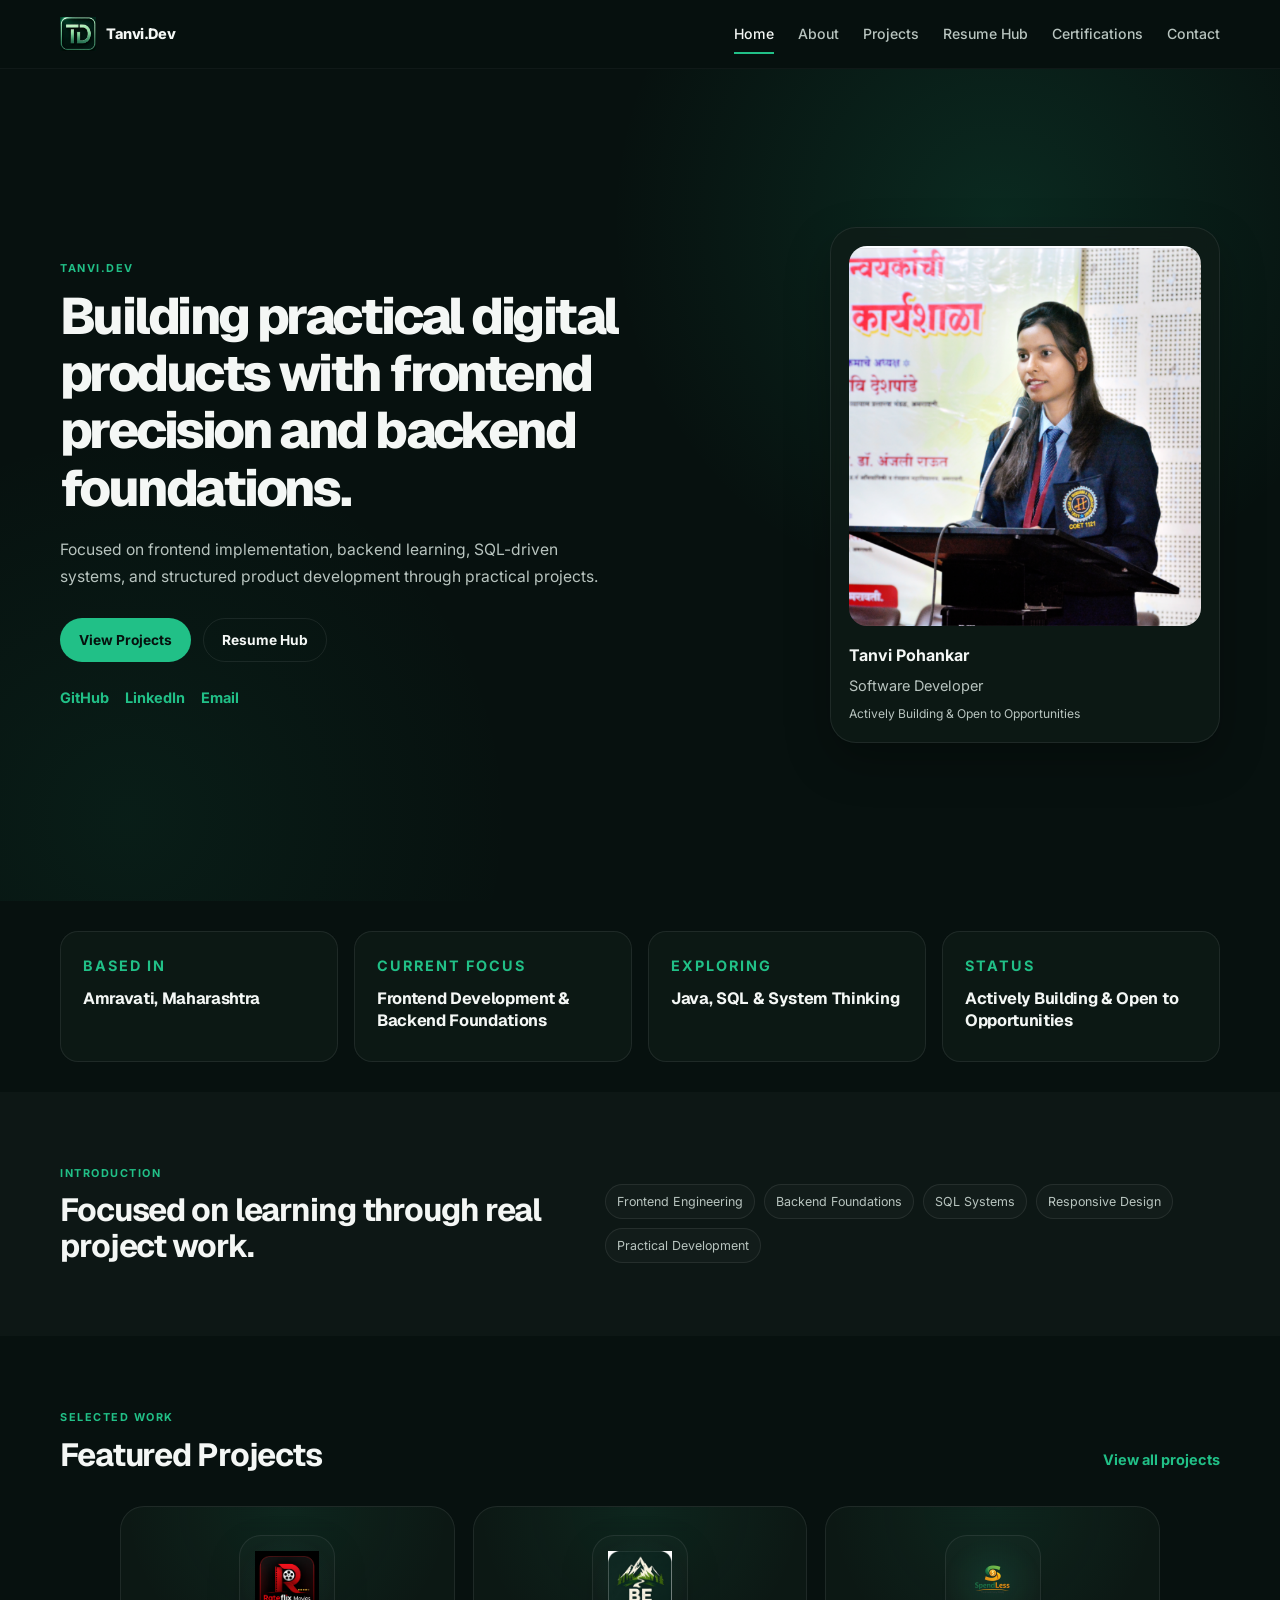
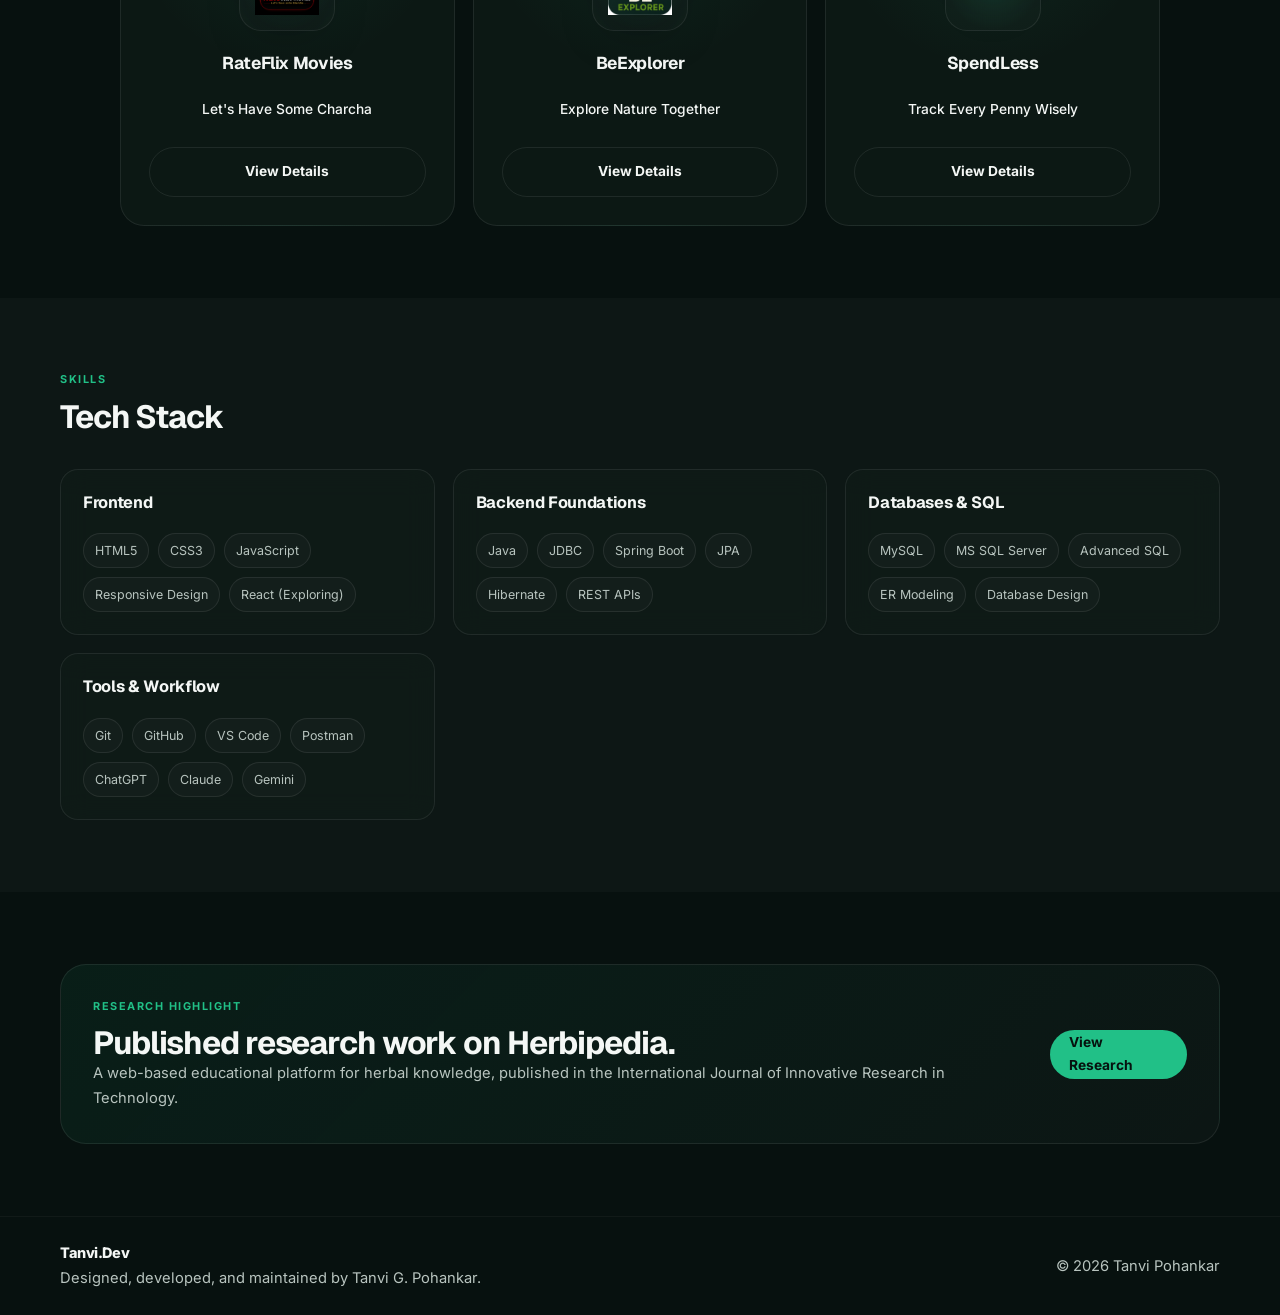
==== commit 1f62fc32: "Footer Links removed from pages" ====
--- a/index.html
+++ b/index.html
@@ -165,12 +165,6 @@
         <p id="footer-meta"></p>
       </div>
 
-      <div class="footer-links">
-        <a href="./projects.html">Projects</a>
-        <a href="./resume.html">Resumes</a>
-        <a href="./contact.html">Contact</a>
-      </div>
-
       <p>© <span id="current-year"></span> Tanvi Pohankar</p>
     </div>
   </footer>
--- a/css/style.css
+++ b/css/style.css
@@ -1578,6 +1578,21 @@
   padding-inline: 16px;
   font-size: 0.78rem;
 }
+.certification-actions {
+  display: flex;
+  gap: 10px;
+  margin-top: auto;
+}
+
+.certification-actions .btn {
+  flex: 1;
+  justify-content: center;
+}
+
+.disabled-btn {
+  pointer-events: none;
+  opacity: 0.72;
+}
 
 @media (max-width: 1100px) {
   .certification-grid {
@@ -1589,4 +1604,8 @@
   .certification-grid {
     grid-template-columns: 1fr;
   }
+}
+.disabled-btn {
+  pointer-events: none;
+  opacity: 0.7;
 }
